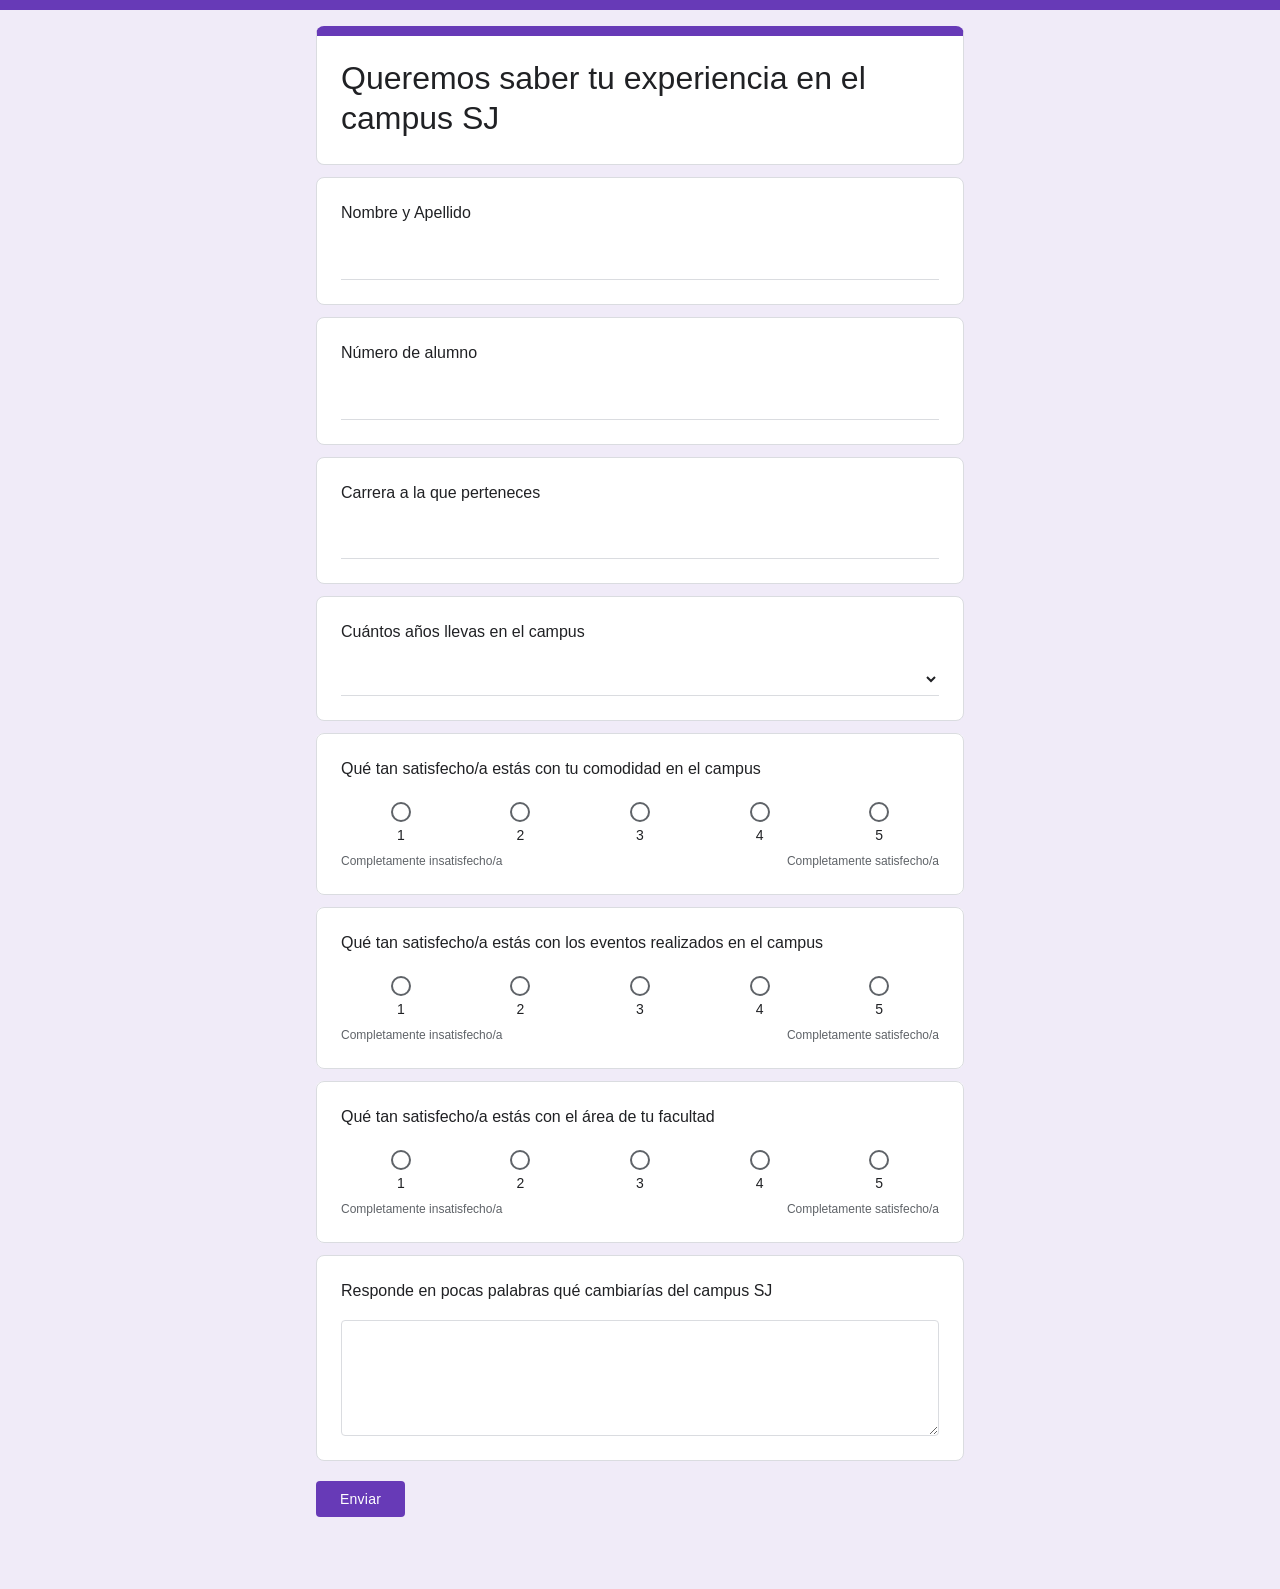
==== docs/index.html @ a6da3aa0 "Proyecto" ====
<!DOCTYPE html>
<html lang="es">
<head>
  <meta charset="utf-8">
  <meta name="viewport" content="width=device-width, initial-scale=1">
  <meta name="robots" content="noindex, nofollow">
  <title>Queremos saber tu experiencia en el campus SJ</title>
  <link rel="stylesheet" href="styles.css">
</head>
<body>
  <div class="top-bar"></div>

  <main class="page">
    <form id="formulario" class="form" autocomplete="off">
      <section class="card title-card">
        <h1>Queremos saber tu experiencia en el campus SJ</h1>
      </section>

      <section class="card question">
        <label for="nombre">Nombre y Apellido</label>
        <input type="text" id="nombre" required autocomplete="off">
      </section>

      <section class="card question">
        <label for="numero-alumno">Número de alumno</label>
        <input type="text" id="numero-alumno" inputmode="numeric" required autocomplete="off">
      </section>

      <section class="card question">
        <label for="carrera">Carrera a la que perteneces</label>
        <input type="text" id="carrera" required autocomplete="off">
      </section>

      <section class="card question">
        <label for="anios">Cuántos años llevas en el campus</label>
        <select id="anios" required>
          <option value="" disabled selected hidden></option>
          <option value="0">0</option>
          <option value="1">1</option>
          <option value="2">2</option>
          <option value="3">3</option>
          <option value="4">4</option>
          <option value="5">5 o más+</option>
        </select>
      </section>

      <fieldset class="card question scale-question">
        <legend>Qué tan satisfecho/a estás con tu comodidad en el campus</legend>
        <div class="scale">
          <label class="scale-item"><input type="radio" name="comodidad" value="1" required><span>1</span></label>
          <label class="scale-item"><input type="radio" name="comodidad" value="2"><span>2</span></label>
          <label class="scale-item"><input type="radio" name="comodidad" value="3"><span>3</span></label>
          <label class="scale-item"><input type="radio" name="comodidad" value="4"><span>4</span></label>
          <label class="scale-item"><input type="radio" name="comodidad" value="5"><span>5</span></label>
        </div>
        <div class="scale-ends">
          <span>Completamente insatisfecho/a</span>
          <span>Completamente satisfecho/a</span>
        </div>
      </fieldset>

      <fieldset class="card question scale-question">
        <legend>Qué tan satisfecho/a estás con los eventos realizados en el campus</legend>
        <div class="scale">
          <label class="scale-item"><input type="radio" name="eventos" value="1" required><span>1</span></label>
          <label class="scale-item"><input type="radio" name="eventos" value="2"><span>2</span></label>
          <label class="scale-item"><input type="radio" name="eventos" value="3"><span>3</span></label>
          <label class="scale-item"><input type="radio" name="eventos" value="4"><span>4</span></label>
          <label class="scale-item"><input type="radio" name="eventos" value="5"><span>5</span></label>
        </div>
        <div class="scale-ends">
          <span>Completamente insatisfecho/a</span>
          <span>Completamente satisfecho/a</span>
        </div>
      </fieldset>

      <fieldset class="card question scale-question">
        <legend>Qué tan satisfecho/a estás con el área de tu facultad</legend>
        <div class="scale">
          <label class="scale-item"><input type="radio" name="facultad" value="1" required><span>1</span></label>
          <label class="scale-item"><input type="radio" name="facultad" value="2"><span>2</span></label>
          <label class="scale-item"><input type="radio" name="facultad" value="3"><span>3</span></label>
          <label class="scale-item"><input type="radio" name="facultad" value="4"><span>4</span></label>
          <label class="scale-item"><input type="radio" name="facultad" value="5"><span>5</span></label>
        </div>
        <div class="scale-ends">
          <span>Completamente insatisfecho/a</span>
          <span>Completamente satisfecho/a</span>
        </div>
      </fieldset>

      <section class="card question">
        <label for="cambio">Responde en pocas palabras qué cambiarías del campus SJ</label>
        <textarea id="cambio" rows="4" required></textarea>
      </section>

      <div class="actions">
        <button type="submit">Enviar</button>
      </div>
    </form>

    <section id="resultado" class="card result" hidden aria-live="polite">
      <p class="result-message">Esto era una simulación realizada para el curso "Seguridad Computacional", para investigar cuántas personas caen en Phishing mediante escaneo de códigos QR y cuántos efectivamente ceden sus datos. Tus datos no fueron enviados ni guardados, el fin solamente era ese</p>

      <div class="counter">
        <p class="counter-label">Cantidad de personas que escanearon el QR:</p>
        <p class="counter-value" id="contador-escaneos">&mdash;</p>
      </div>

      <div class="counter">
        <p class="counter-label">Cantidad de personas que cedieron sus datos:</p>
        <p class="counter-value" id="contador-datos">&mdash;</p>
      </div>
    </section>
  </main>

  <script src="app.js"></script>
</body>
</html>
---- docs/styles.css ----
:root {
  --purple: #673ab7;
  --purple-dark: #5b32a3;
  --bg: #f0ebf8;
  --border: #dadce0;
  --text: #202124;
  --muted: #5f6368;
}

* {
  box-sizing: border-box;
}

html,
body {
  margin: 0;
  padding: 0;
}

body {
  min-height: 100vh;
  background: var(--bg);
  color: var(--text);
  font-family: Roboto, "Segoe UI", Arial, Helvetica, sans-serif;
  font-size: 16px;
  line-height: 1.4;
  -webkit-font-smoothing: antialiased;
}

.top-bar {
  height: 10px;
  background: var(--purple);
}

.page {
  width: 100%;
  max-width: 680px;
  margin: 0 auto;
  padding: 16px 16px 72px;
}

[hidden] {
  display: none !important;
}

.card {
  background: #fff;
  border: 1px solid var(--border);
  border-radius: 8px;
  padding: 24px;
  margin-bottom: 12px;
}

.title-card {
  border-top: 10px solid var(--purple);
  padding: 22px 24px 26px;
}

.title-card h1 {
  margin: 0;
  font-size: 32px;
  font-weight: 400;
  line-height: 1.25;
  letter-spacing: 0;
  overflow-wrap: anywhere;
}

.question {
  margin: 0 0 12px;
}

.question > label,
.question > legend {
  display: block;
  margin: 0 0 18px;
  padding: 0;
  font-size: 16px;
  font-weight: 400;
  line-height: 1.4;
  color: var(--text);
}

.question input[type="text"] {
  width: 100%;
  border: 0;
  border-bottom: 1px solid var(--border);
  border-radius: 0;
  background: transparent;
  padding: 6px 0 8px;
  font: inherit;
  color: var(--text);
  outline: none;
}

.question select {
  width: 100%;
  border: 0;
  border-bottom: 1px solid var(--border);
  border-radius: 0;
  background: transparent;
  padding: 6px 0 8px;
  font: inherit;
  color: var(--text);
  outline: none;
  cursor: pointer;
}

.question textarea {
  display: block;
  width: 100%;
  min-height: 112px;
  border: 1px solid var(--border);
  border-radius: 4px;
  background: #fff;
  padding: 12px;
  font: inherit;
  color: var(--text);
  resize: vertical;
  outline: none;
}

.question input[type="text"]:focus,
.question select:focus {
  border-bottom: 2px solid var(--purple);
  padding-bottom: 7px;
}

.question textarea:focus {
  border: 2px solid var(--purple);
  padding: 11px;
}

.question input[type="text"]:invalid,
.question select:invalid,
.question textarea:invalid {
  box-shadow: none;
}

.scale-question {
  min-width: 0;
  margin: 0 0 12px;
}

.scale-question legend {
  float: left;
  width: 100%;
}

.scale-question legend + * {
  clear: both;
}

.scale {
  display: flex;
  align-items: flex-start;
  justify-content: space-between;
  gap: 4px;
  padding: 4px 2px 0;
}

.scale-item {
  display: flex;
  flex: 1;
  flex-direction: column;
  align-items: center;
  gap: 6px;
  cursor: pointer;
  -webkit-user-select: none;
  user-select: none;
}

.scale-item input[type="radio"] {
  -webkit-appearance: none;
  appearance: none;
  width: 20px;
  height: 20px;
  margin: 0;
  border: 2px solid var(--muted);
  border-radius: 50%;
  background: #fff;
  cursor: pointer;
  transition: border-color 0.12s ease, background 0.12s ease;
}

.scale-item input[type="radio"]:checked {
  border-color: var(--purple);
  background: radial-gradient(circle, var(--purple) 0 44%, #fff 47% 100%);
}

.scale-item input[type="radio"]:focus-visible {
  outline: 2px solid var(--purple);
  outline-offset: 3px;
}

.scale-item span {
  font-size: 14px;
  line-height: 1;
  color: var(--text);
}

.scale-ends {
  display: flex;
  justify-content: space-between;
  gap: 16px;
  margin-top: 12px;
  font-size: 12px;
  line-height: 1.3;
  color: var(--muted);
}

.scale-ends span:last-child {
  text-align: right;
}

.actions {
  display: flex;
  justify-content: flex-start;
  margin-top: 20px;
}

.actions button {
  border: 0;
  border-radius: 4px;
  background: var(--purple);
  padding: 10px 24px;
  font-family: inherit;
  font-size: 14px;
  font-weight: 500;
  letter-spacing: 0.25px;
  color: #fff;
  cursor: pointer;
  transition: background 0.15s ease, box-shadow 0.15s ease;
}

.actions button:hover {
  background: var(--purple-dark);
  box-shadow: 0 1px 3px rgba(60, 64, 67, 0.3);
}

.actions button:focus-visible {
  outline: 2px solid var(--purple-dark);
  outline-offset: 2px;
}

.actions button:disabled {
  opacity: 0.7;
  cursor: default;
  box-shadow: none;
}

.result {
  margin-top: 4px;
  padding: 32px 24px;
}

.result-message {
  margin: 0;
  font-size: 16px;
  line-height: 1.6;
  color: var(--text);
}

.counter {
  margin-top: 32px;
}

.counter-label {
  margin: 0 0 4px;
  font-size: 16px;
  line-height: 1.4;
  color: var(--text);
}

.counter-value {
  margin: 0;
  font-size: 36px;
  font-weight: 500;
  line-height: 1.2;
  color: var(--purple);
  font-variant-numeric: tabular-nums;
}

@media (max-width: 480px) {
  .page {
    padding: 10px 10px 48px;
  }

  .card {
    padding: 20px 16px;
  }

  .title-card {
    padding: 18px 16px 22px;
  }

  .title-card h1 {
    font-size: 26px;
  }

  .result {
    padding: 24px 16px;
  }
}
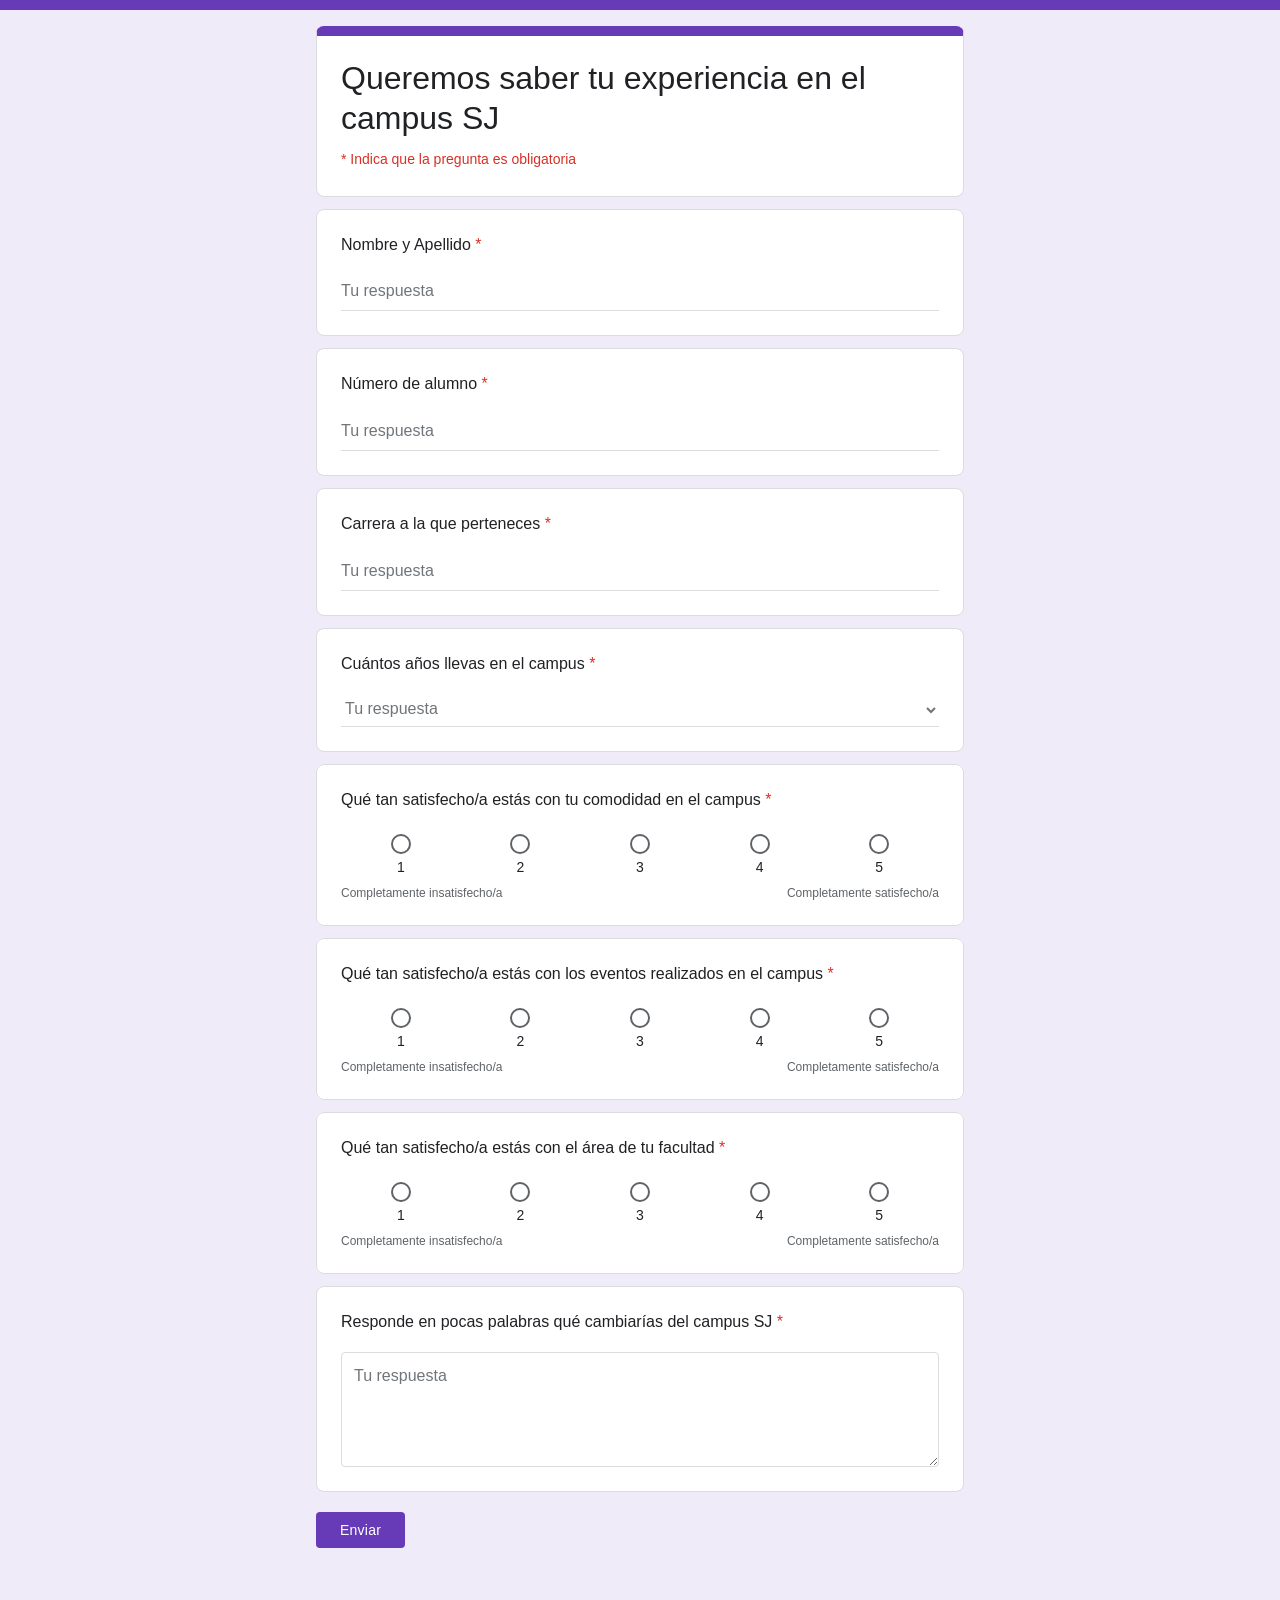
==== commit 2b26b4c9: "Mejora" ====
--- a/docs/index.html
+++ b/docs/index.html
@@ -14,27 +14,28 @@
     <form id="formulario" class="form" autocomplete="off">
       <section class="card title-card">
         <h1>Queremos saber tu experiencia en el campus SJ</h1>
+        <p class="required-note">* Indica que la pregunta es obligatoria</p>
       </section>
 
       <section class="card question">
         <label for="nombre">Nombre y Apellido</label>
-        <input type="text" id="nombre" required autocomplete="off">
+        <input type="text" id="nombre" placeholder="Tu respuesta" required autocomplete="off">
       </section>
 
       <section class="card question">
         <label for="numero-alumno">Número de alumno</label>
-        <input type="text" id="numero-alumno" inputmode="numeric" required autocomplete="off">
+        <input type="text" id="numero-alumno" placeholder="Tu respuesta" inputmode="numeric" required autocomplete="off">
       </section>
 
       <section class="card question">
         <label for="carrera">Carrera a la que perteneces</label>
-        <input type="text" id="carrera" required autocomplete="off">
+        <input type="text" id="carrera" placeholder="Tu respuesta" required autocomplete="off">
       </section>
 
       <section class="card question">
         <label for="anios">Cuántos años llevas en el campus</label>
         <select id="anios" required>
-          <option value="" disabled selected hidden></option>
+          <option value="" disabled selected hidden>Tu respuesta</option>
           <option value="0">0</option>
           <option value="1">1</option>
           <option value="2">2</option>
@@ -91,7 +92,7 @@
 
       <section class="card question">
         <label for="cambio">Responde en pocas palabras qué cambiarías del campus SJ</label>
-        <textarea id="cambio" rows="4" required></textarea>
+        <textarea id="cambio" rows="4" placeholder="Tu respuesta" required></textarea>
       </section>
 
       <div class="actions">
--- a/docs/styles.css
+++ b/docs/styles.css
@@ -63,6 +63,13 @@
   line-height: 1.25;
   letter-spacing: 0;
   overflow-wrap: anywhere;
+}
+
+.required-note {
+  margin: 12px 0 0;
+  font-size: 14px;
+  line-height: 1.4;
+  color: #d93025;
 }
 
 .question {
@@ -77,6 +84,26 @@
   font-size: 16px;
   font-weight: 400;
   line-height: 1.4;
+  color: var(--text);
+}
+
+.question > label::after,
+.question > legend::after {
+  content: " *";
+  color: #d93025;
+}
+
+.question input::placeholder,
+.question textarea::placeholder {
+  color: #70757a;
+  opacity: 1;
+}
+
+.question select:invalid {
+  color: #70757a;
+}
+
+.question select option {
   color: var(--text);
 }
 
